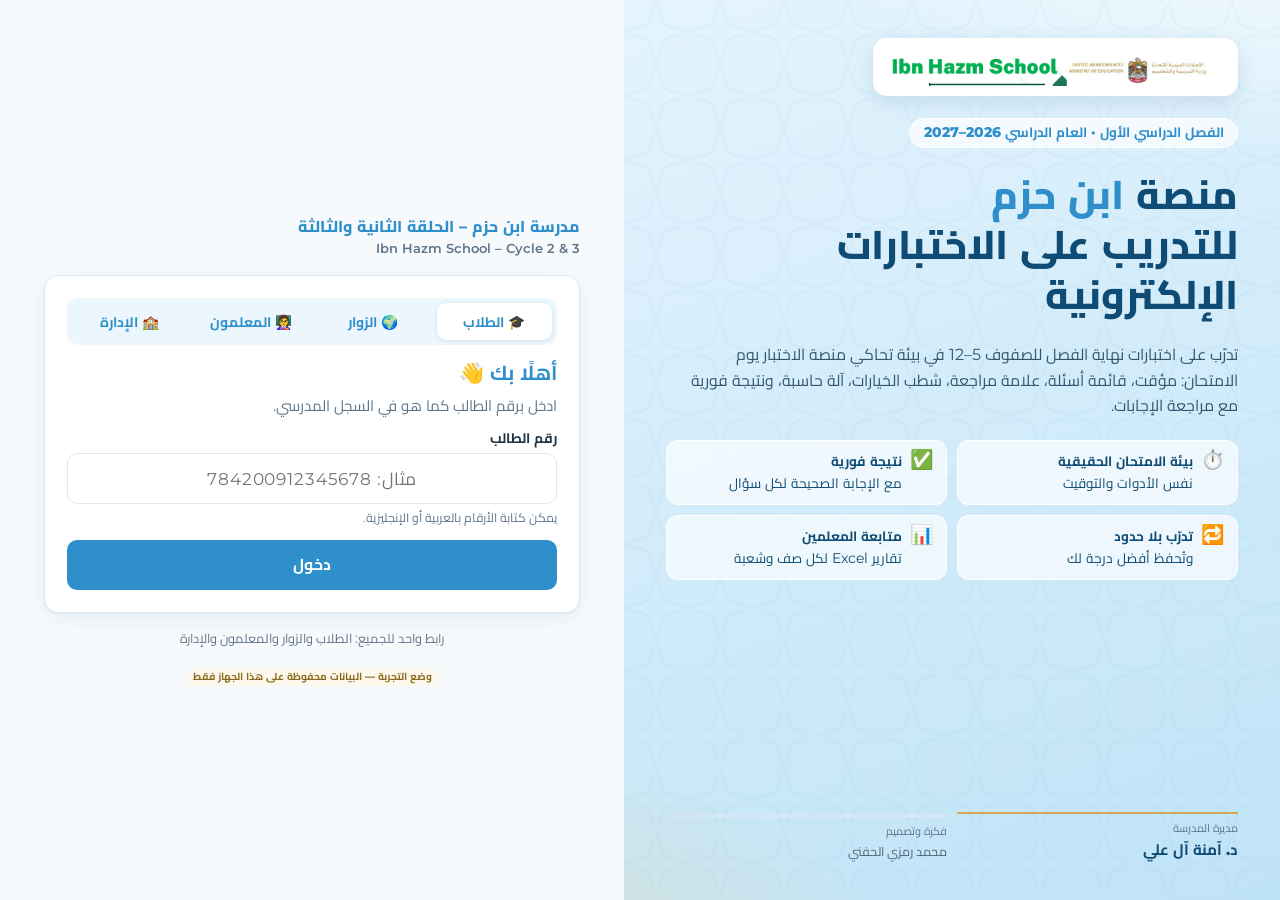
==== index.html @ cb83e80b "منصة ابن حزم للتدريب على الاختبارات Co-Authored-By: Claude Opus 5.5 <noreply@anthropic.com> Claude-S" ====
<!doctype html>
<html lang="ar" dir="rtl">
<head>
<meta charset="utf-8"><meta name="viewport" content="width=device-width,initial-scale=1">
<title>منصة ابن حزم للتدريب على الاختبارات</title>
<meta name="description" content="مدرسة ابن حزم – الحلقة الثانية والثالثة · تدرّب على اختبارات نهاية الفصل للصفوف 5–12 في بيئة تحاكي يوم الامتحان.">
<meta property="og:type" content="website">
<meta property="og:url" content="https://mrramzy1510-bit.github.io/ibnhazm-exams/">
<meta property="og:title" content="منصة ابن حزم للتدريب على الاختبارات">
<meta property="og:description" content="مدرسة ابن حزم – الحلقة الثانية والثالثة · الطلاب والزوار والمعلمون والإدارة">
<meta property="og:image" content="https://mrramzy1510-bit.github.io/ibnhazm-exams/assets/og.jpg">
<meta property="og:image:width" content="1200"><meta property="og:image:height" content="630">
<meta name="twitter:card" content="summary_large_image">
<link rel="icon" href="data:image/svg+xml,%3Csvg xmlns='http://www.w3.org/2000/svg' viewBox='0 0 40 40'%3E%3Cpath d='M20 3l4.6 9.4L35 14l-7.5 7.3L29.2 32 20 27.1 10.8 32l1.7-10.7L5 14l10.4-1.6z' fill='%23035237'/%3E%3C/svg%3E">
<link rel="stylesheet" href="css/app.css">
</head>
<body>
<main class="gate">
  <section class="gate-hero">
    <div class="logo-strip"><img src="assets/logo.png" alt="مدرسة ابن حزم — وزارة التربية والتعليم"></div>
    <span class="term-badge" id="termBadge">العام الدراسي 2026–2027</span>
    <h1>منصة <span>ابن حزم</span><br>للتدريب على الاختبارات الإلكترونية</h1>
    <p class="lead">تدرّب على اختبارات نهاية الفصل للصفوف 5–12 في بيئة تحاكي منصة الاختبار يوم الامتحان: مؤقت، قائمة أسئلة، علامة مراجعة، شطب الخيارات، آلة حاسبة، ونتيجة فورية مع مراجعة الإجابات.</p>
    <div class="features">
      <div><span class="ic">⏱️</span><span><b>بيئة الامتحان الحقيقية</b>نفس الأدوات والتوقيت</span></div>
      <div><span class="ic">✅</span><span><b>نتيجة فورية</b>مع الإجابة الصحيحة لكل سؤال</span></div>
      <div><span class="ic">🔁</span><span><b>تدرّب بلا حدود</b>وتُحفظ أفضل درجة لك</span></div>
      <div><span class="ic">📊</span><span><b>متابعة المعلمين</b>تقارير Excel لكل صف وشعبة</span></div>
    </div>
    <div class="credits">
      <div><small>مديرة المدرسة</small><b>د. آمنة آل علي</b></div>
      <div class="by"><small>فكرة وتصميم</small><span>محمد رمزي الحفني</span></div>
    </div>
  </section>
  <section class="gate-side">
    <div class="school-name">مدرسة ابن حزم – الحلقة الثانية والثالثة<small>Ibn Hazm School – Cycle 2 &amp; 3</small></div>
    <div class="card">
      <div class="tabs" role="tablist">
        <button class="role on" data-role="student">🎓 الطلاب</button>
        <button class="role" data-role="guest">🌍 الزوار</button>
        <button class="role" data-role="teacher">👩‍🏫 المعلمون</button>
        <button class="role" data-role="admin">🏫 الإدارة</button>
      </div>
      <form class="form-panel on" id="f-student" autocomplete="off">
        <h2>أهلًا بك 👋</h2>
        <p class="muted" style="margin:0">ادخل برقم الطالب كما هو في السجل المدرسي.</p>
        <label class="f" for="sid">رقم الطالب</label>
        <input class="in ltr" id="sid" inputmode="numeric" placeholder="مثال: 784200912345678" style="text-align:center;font-size:1.15em;letter-spacing:.05em">
        <div class="hint">يمكن كتابة الأرقام بالعربية أو الإنجليزية.</div>
        <div class="msg"></div>
        <button class="btn lg block" style="margin-top:12px">دخول</button>
      </form>
      <form class="form-panel" id="f-guest" autocomplete="off">
        <h2>تدرّب على امتحاناتنا</h2>
        <p class="muted" style="margin:0">اكتب اسمك واختر صفك ومسارك. تُحفظ نتائجك باسمك ولا يراها أحد غيرك.</p>
        <label class="f" for="gname">اسمك</label>
        <input class="in" id="gname" placeholder="مثال: أحمد علي" maxlength="40">
        <div class="grid2">
          <div><label class="f" for="ggrade">الصف</label><select class="in" id="ggrade"></select></div>
          <div><label class="f" for="gtrack">المسار</label><select class="in" id="gtrack"></select></div>
        </div>
        <div class="msg"></div>
        <button class="btn lg block gold" style="margin-top:12px">ابدأ التدريب</button>
      </form>
      <form class="form-panel" id="f-teacher" autocomplete="off">
        <h2>بوابة المعلم</h2>
        <p class="muted" style="margin:0">ارفع امتحانات التدريب وتابع نتائج طلابك.</p>
        <label class="f" for="tname">اسم المعلم</label>
        <input class="in" id="tname" placeholder="الاسم الكامل" maxlength="60">
        <label class="f" for="tpin">رمز المعلمين (4 أرقام)</label>
        <input class="in ltr" id="tpin" type="password" inputmode="numeric" maxlength="4" style="text-align:center;letter-spacing:.5em;font-size:1.2em">
        <div class="msg"></div>
        <button class="btn lg block" style="margin-top:12px">دخول</button>
      </form>
      <form class="form-panel" id="f-admin" autocomplete="off">
        <h2>لوحة الإدارة</h2>
        <p class="muted" style="margin:0">كل الصفوف والامتحانات والنتائج في مكان واحد.</p>
        <label class="f" for="apin">رمز الإدارة (4 أرقام)</label>
        <input class="in ltr" id="apin" type="password" inputmode="numeric" maxlength="4" style="text-align:center;letter-spacing:.5em;font-size:1.2em">
        <div class="msg"></div>
        <button class="btn lg block" style="margin-top:12px">دخول</button>
      </form>
    </div>
    <div class="gate-foot">رابط واحد للجميع: الطلاب والزوار والمعلمون والإدارة</div>
    <div class="gate-foot" id="modeNote"></div>
  </section>
</main>
<script src="js/config.js"></script><script src="js/catalog.js"></script><script src="js/seed-exams.js"></script><script src="js/api.js"></script><script src="js/ui.js"></script><script src="js/gate.js"></script>
</body>
</html>
---- css/app.css ----
/* =====================================================================
   منصة مدرسة ابن حزم للتدريب على الاختبارات الإلكترونية — نظام التصميم
   ألوان فاتحة: لبني #5BB8E8 · أزرق سماوي #2F8FCB · كحلي هادئ #0F4C75 · رملي ذهبي #D4A853
   ===================================================================== */
@font-face{font-family:Cairo;font-weight:400;font-display:swap;src:url(../fonts/cairo-arabic-400-normal.woff2) format("woff2")}
@font-face{font-family:Cairo;font-weight:700;font-display:swap;src:url(../fonts/cairo-arabic-700-normal.woff2) format("woff2")}
@font-face{font-family:Cairo;font-weight:800;font-display:swap;src:url(../fonts/cairo-arabic-800-normal.woff2) format("woff2")}
@font-face{font-family:Montserrat;font-weight:400;font-display:swap;src:url(../fonts/montserrat-latin-400-normal.woff2) format("woff2")}
@font-face{font-family:Montserrat;font-weight:600;font-display:swap;src:url(../fonts/montserrat-latin-600-normal.woff2) format("woff2")}
@font-face{font-family:Montserrat;font-weight:800;font-display:swap;src:url(../fonts/montserrat-latin-800-normal.woff2) format("woff2")}

:root{
  --g9:#0F4C75; --g8:#2F8FCB; --g7:#3E9FD8; --g6:#5BB8E8; --g5:#8FD3F5; --g2:#D3ECFA; --g1:#EBF6FD; --g0:#F6FBFE; --navy:#0F4C75;
  --gold:#D4A853; --gold-2:#E9CB86; --gold-0:#FDF8EC;
  --ink:#1F3445; --muted:#61758A; --line:#DCE8F1; --line-2:#EEF4F9; --bg:#F7FAFD; --surface:#fff;
  --ok:#21875A; --ok-bg:#E3F5EC; --bad:#C0392B; --bad-bg:#FBE6E3; --warn:#9A6B00; --warn-bg:#FFF4D6; --info:#1F5F8B; --info-bg:#E5F0F8;
  --r:14px; --r-sm:9px; --sh:0 1px 2px rgba(15,76,117,.05),0 6px 22px rgba(15,76,117,.07);
  --font:Montserrat,Cairo,"Segoe UI",Tahoma,sans-serif;
}
*{box-sizing:border-box}
html,body{margin:0}
body{font-family:var(--font);color:var(--ink);background:var(--bg);font-size:15px;line-height:1.6;-webkit-font-smoothing:antialiased}
a{color:var(--g7)}
button,input,select,textarea{font:inherit;color:inherit}
img{max-width:100%}
.hidden{display:none!important}
.ltr{direction:ltr;unicode-bidi:isolate}
.muted{color:var(--muted)}
.small{font-size:.86em}
.nowrap{white-space:nowrap}

/* ---------- buttons & inputs ---------- */
.btn{display:inline-flex;align-items:center;justify-content:center;gap:.45em;border:1px solid transparent;border-radius:10px;padding:.55em 1.1em;font-weight:700;cursor:pointer;background:var(--g8);color:#fff;text-decoration:none;transition:.15s;white-space:nowrap}
.btn:hover{background:var(--g7)}
.btn:disabled{opacity:.5;cursor:not-allowed}
.btn.sec{background:#fff;color:var(--g8);border-color:var(--g2)}
.btn.sec:hover{background:var(--g1)}
.btn.gold{background:var(--gold);color:#fff}.btn.gold:hover{background:#a27e2f}
.btn.danger{background:#fff;color:var(--bad);border-color:#efc4be}.btn.danger:hover{background:var(--bad-bg)}
.btn.ghost{background:transparent;color:var(--g8);border-color:transparent}.btn.ghost:hover{background:var(--g1)}
.btn.sm{padding:.3em .75em;font-size:.88em;border-radius:8px}
.btn.lg{padding:.75em 1.4em;font-size:1.05em}
.btn.block{width:100%}
.btn svg{width:1.15em;height:1.15em;fill:currentColor}
label.f{display:block;font-weight:700;font-size:.92em;margin:.7em 0 .3em}
.in,select.in,textarea.in{width:100%;border:1.5px solid var(--line);border-radius:10px;padding:.6em .8em;background:#fff;transition:.15s}
.in:focus{outline:none;border-color:var(--g6);box-shadow:0 0 0 3px rgba(91,184,232,.25)}
textarea.in{min-height:80px;resize:vertical}
.hint{font-size:.82em;color:var(--muted);margin-top:.35em}
.row{display:flex;gap:.8em;flex-wrap:wrap;align-items:center}
.row>.grow{flex:1 1 180px}
.grid2{display:grid;grid-template-columns:1fr 1fr;gap:.8em}
.grid3{display:grid;grid-template-columns:repeat(3,1fr);gap:.8em}
.grid4{display:grid;grid-template-columns:repeat(4,1fr);gap:.8em}
@media (max-width:760px){.grid2,.grid3{grid-template-columns:1fr}.grid4{grid-template-columns:1fr 1fr}}

.notice{border-radius:10px;padding:.65em .9em;margin:.7em 0;font-size:.92em;border:1px solid}
.notice.err{background:var(--bad-bg);color:var(--bad);border-color:#f1c9c3}
.notice.ok{background:var(--ok-bg);color:var(--ok);border-color:#bfe3cf}
.notice.warn{background:var(--warn-bg);color:var(--warn);border-color:#f1dc9f}
.notice.info{background:var(--info-bg);color:var(--info);border-color:#c5dcec}

.pill{display:inline-flex;align-items:center;gap:.3em;border-radius:99px;padding:.12em .7em;font-size:.8em;font-weight:700;background:var(--g1);color:var(--g8);white-space:nowrap}
.pill.gold{background:var(--gold-0);color:#8a6a1f}
.pill.ok{background:var(--ok-bg);color:var(--ok)}
.pill.bad{background:var(--bad-bg);color:var(--bad)}
.pill.grey{background:#eef1ef;color:#66736d}

/* ---------- gate (sign-in pages) ---------- */
.gate{min-height:100vh;display:grid;grid-template-columns:1.05fr 1fr}
@media (max-width:900px){.gate{grid-template-columns:1fr}.gate-side{order:-1;padding-bottom:10px}.gate-hero .features{display:none}.gate-hero{gap:14px}}
.gate-hero{position:relative;overflow:hidden;color:var(--navy);padding:38px 42px;display:flex;flex-direction:column;gap:22px;
  background:radial-gradient(900px 420px at 110% -10%,rgba(255,255,255,.75),transparent 60%),radial-gradient(700px 400px at -20% 110%,rgba(233,203,134,.35),transparent 60%),linear-gradient(160deg,#E4F4FD,#BFE3F7)}
.gate-hero::after{content:"";position:absolute;inset:0;background-image:url("data:image/svg+xml,%3Csvg xmlns='http://www.w3.org/2000/svg' width='64' height='64' viewBox='0 0 64 64'%3E%3Cg fill='none' stroke='%232F8FCB' stroke-opacity='.08' stroke-width='1.2'%3E%3Cpath d='M32 4l8 20 20 8-20 8-8 20-8-20-20-8 20-8z'/%3E%3C/g%3E%3C/svg%3E");pointer-events:none}
.gate-hero>*{position:relative;z-index:1}
.logo-strip{background:#fff;border-radius:14px;padding:10px 14px;display:inline-flex;align-items:center;gap:10px;align-self:flex-start;box-shadow:0 6px 20px rgba(15,76,117,.12)}
.logo-strip img{height:38px;display:block}
.gate-hero h1{font-size:clamp(26px,3.3vw,40px);line-height:1.25;margin:0;font-weight:800}
.gate-hero h1 span{color:var(--g8)}
.gate-hero .lead{font-size:1.05em;color:#33566F;max-width:560px;margin:0}
.term-badge{display:inline-block;background:rgba(255,255,255,.7);border:1px solid #fff;color:var(--g8);border-radius:99px;padding:.25em 1em;font-weight:700;font-size:.9em;align-self:flex-start}
.features{display:grid;grid-template-columns:repeat(2,1fr);gap:10px;max-width:600px}
.features div{background:rgba(255,255,255,.65);border:1px solid rgba(255,255,255,.9);border-radius:12px;padding:10px 12px;font-size:.9em;display:flex;gap:.6em;align-items:flex-start}
.features b{display:block}
.features .ic{font-size:1.4em;line-height:1}
.credits{margin-top:auto;display:grid;grid-template-columns:repeat(2,minmax(0,1fr));gap:10px;max-width:600px}
.credits div{border-top:2px solid var(--gold);padding-top:6px;font-size:.88em}
.credits small{display:block;color:var(--muted)}
.credits b{font-size:1.15em}
.credits .by{border-top-color:var(--line);align-self:end}
.credits .by span{font-weight:400;font-size:.95em;color:#4D6577}
.gate-side{padding:38px 42px;display:flex;flex-direction:column;justify-content:center;gap:16px;max-width:620px;width:100%;margin:0 auto}
@media (max-width:600px){.gate-hero,.gate-side{padding:24px 18px}.features{grid-template-columns:1fr}}
.school-name{font-weight:800;color:var(--g8);font-size:1.05em}
.school-name small{display:block;color:var(--muted);font-weight:600;font-size:.8em;direction:ltr;text-align:right}
.card{background:var(--surface);border:1px solid var(--line);border-radius:var(--r);box-shadow:var(--sh);padding:22px}
.card h2{margin:0 0 .2em;font-size:1.35em;color:var(--g8)}
.card h3{margin:0 0 .3em;color:var(--g8)}
.tabs{display:flex;gap:6px;background:var(--g1);padding:5px;border-radius:12px;margin-bottom:12px}
.tabs button{flex:1;white-space:nowrap;font-size:.92em;border:0;background:transparent;border-radius:9px;padding:.55em .6em;font-weight:700;color:var(--g8);cursor:pointer}
.tabs button.on{background:#fff;box-shadow:0 1px 4px rgba(15,76,117,.12)}
.form-panel{display:none}.form-panel.on{display:block}
.gate-foot{font-size:.85em;color:var(--muted);text-align:center}
.gate-foot a{font-weight:700}

/* ---------- app shell ---------- */
.top{background:linear-gradient(90deg,#2F8FCB,#5BB8E8);color:#fff;position:sticky;top:0;z-index:30;box-shadow:0 2px 10px rgba(0,0,0,.15)}
.top .in-wrap{max-width:1240px;margin:0 auto;padding:10px 18px;display:flex;align-items:center;gap:14px}
.top .brand{display:flex;align-items:center;gap:10px;text-decoration:none;color:#fff;min-width:0}
.top .brand .mk{width:40px;height:40px;border-radius:10px;background:#fff;display:grid;place-items:center;flex:none}
.top .brand .mk svg{width:28px;height:28px}
.top .brand b{display:block;font-size:1em;line-height:1.2}
.top .brand small{display:block;opacity:.8;font-size:.78em;line-height:1.2}
.top .sp{flex:1}
.top .who{text-align:left;font-size:.85em;line-height:1.25}
.top .who b{display:block}
.top .btn{background:rgba(255,255,255,.12);border-color:rgba(255,255,255,.25)}
.top .btn:hover{background:rgba(255,255,255,.22)}
@media (max-width:600px){.top .brand small,.top .who{display:none}}
.wrap{max-width:1240px;margin:0 auto;padding:22px 18px 60px}
.page-head{display:flex;align-items:flex-end;justify-content:space-between;gap:12px;flex-wrap:wrap;margin-bottom:16px}
.page-head h1{margin:0;font-size:1.6em;color:var(--navy)}
.page-head p{margin:.1em 0 0;color:var(--muted)}
.nav{display:flex;gap:6px;flex-wrap:wrap;margin-bottom:18px;border-bottom:2px solid var(--line)}
.nav button{border:0;background:none;padding:.6em 1em;font-weight:700;color:var(--muted);cursor:pointer;border-bottom:3px solid transparent;margin-bottom:-2px}
.nav button.on{color:var(--g8);border-color:var(--g5)}
.kpis{display:grid;grid-template-columns:repeat(4,1fr);gap:12px;margin-bottom:18px}
@media (max-width:800px){.kpis{grid-template-columns:repeat(2,1fr)}}
.kpi{background:#fff;border:1px solid var(--line);border-radius:var(--r);padding:14px 16px;box-shadow:var(--sh);position:relative;overflow:hidden}
.kpi::before{content:"";position:absolute;inset-inline-start:0;top:0;bottom:0;width:4px;background:var(--g5)}
.kpi:nth-child(2)::before{background:var(--gold)}.kpi:nth-child(3)::before{background:var(--g7)}.kpi:nth-child(4)::before{background:#9AD1EF}
.kpi small{color:var(--muted);font-weight:700}
.kpi b{display:block;font-size:1.8em;color:var(--navy);line-height:1.2}
.section-t{display:flex;align-items:center;justify-content:space-between;gap:10px;flex-wrap:wrap;margin:22px 0 10px}
.section-t h2{margin:0;font-size:1.2em;color:var(--g8)}
.section-t p{margin:0;color:var(--muted);font-size:.9em}

/* exam cards */
.exams{display:grid;grid-template-columns:repeat(auto-fill,minmax(290px,1fr));gap:14px}
.ex{background:#fff;border:1px solid var(--line);border-radius:var(--r);box-shadow:var(--sh);display:flex;flex-direction:column;overflow:hidden}
.ex .hd{padding:14px 16px 10px;background:linear-gradient(135deg,var(--g0),#fff);border-bottom:1px solid var(--line-2)}
.ex .subj{display:flex;align-items:center;gap:8px;font-weight:800;color:var(--g8)}
.ex .subj .ico{width:34px;height:34px;border-radius:9px;background:var(--g8);color:#fff;display:grid;place-items:center;font-size:1.05em;flex:none}
.ex h3{margin:.45em 0 0;font-size:1.02em;line-height:1.45}
.ex .bd{padding:10px 16px;display:flex;flex-wrap:wrap;gap:6px;font-size:.85em}
.ex .best{padding:4px 16px 0;font-size:.9em}
.ex .bar{height:7px;background:var(--line-2);border-radius:9px;overflow:hidden;margin-top:4px}
.ex .bar i{display:block;height:100%;background:linear-gradient(90deg,var(--g6),var(--g5))}
.ex .ft{margin-top:auto;padding:12px 16px;display:flex;gap:8px;align-items:center}
.ex .ft .btn{flex:1}
.empty{background:#fff;border:2px dashed var(--line);border-radius:var(--r);padding:28px;text-align:center;color:var(--muted)}

/* tables */
.tbl-wrap{background:#fff;border:1px solid var(--line);border-radius:var(--r);overflow:auto;box-shadow:var(--sh)}
table.tbl{width:100%;border-collapse:collapse;font-size:.9em}
.tbl th{background:#E3F2FC;color:var(--navy)!important;color:#fff;font-weight:700;text-align:start;padding:.6em .8em;white-space:nowrap;position:sticky;top:0}
.tbl td{padding:.55em .8em;border-top:1px solid var(--line-2);vertical-align:middle}
.tbl tr:nth-child(even) td{background:#FAFCFE}
.tbl tr.click{cursor:pointer}.tbl tr.click:hover td{background:var(--g1)}
.tbl .num{text-align:center;font-variant-numeric:tabular-nums}
.filters{display:flex;gap:8px;flex-wrap:wrap;margin-bottom:12px}
.filters .in{width:auto;min-width:130px;padding:.45em .7em}

/* modal & toast */
.modal-bg{position:fixed;inset:0;background:rgba(15,40,60,.4);display:grid;place-items:center;z-index:100;padding:16px;animation:fade .15s}
.modal{background:#fff;border-radius:16px;max-width:560px;width:100%;max-height:90vh;overflow:auto;box-shadow:0 20px 60px rgba(0,0,0,.3)}
.modal.wide{max-width:960px}
.modal .mh{padding:16px 20px;border-bottom:1px solid var(--line);display:flex;align-items:center;justify-content:space-between;gap:10px;position:sticky;top:0;background:#fff;z-index:2}
.modal .mh h3{margin:0;color:var(--g8)}
.modal .mb{padding:18px 20px}
.modal .mf{padding:12px 20px;border-top:1px solid var(--line);display:flex;gap:8px;justify-content:flex-end;position:sticky;bottom:0;background:#fff}
.x{border:0;background:var(--line-2);border-radius:8px;width:32px;height:32px;cursor:pointer;font-size:1.2em;line-height:1}
.toasts{position:fixed;bottom:18px;inset-inline-start:18px;display:flex;flex-direction:column;gap:8px;z-index:200}
.toast{background:var(--g9);color:#fff;padding:.7em 1.1em;border-radius:10px;box-shadow:0 8px 24px rgba(0,0,0,.25);animation:up .2s;max-width:380px}
.toast.err{background:var(--bad)}
@keyframes fade{from{opacity:0}}@keyframes up{from{transform:translateY(10px);opacity:0}}

/* step cards (teacher upload) */
.step{background:#fff;border:1px solid var(--line);border-radius:var(--r);box-shadow:var(--sh);margin-bottom:16px}
.step>.sh{display:flex;gap:12px;align-items:center;padding:14px 18px;border-bottom:1px solid var(--line-2)}
.step>.sh .n{width:34px;height:34px;border-radius:50%;background:var(--g6);color:#fff;display:grid;place-items:center;font-weight:800;flex:none}
.step>.sh h3{margin:0;color:var(--g8);font-size:1.08em}
.step>.sh p{margin:0;color:var(--muted);font-size:.88em}
.step>.sb{padding:16px 18px}
.drop{border:2px dashed var(--g2);border-radius:12px;padding:26px;text-align:center;background:var(--g0);cursor:pointer;transition:.15s}
.drop:hover,.drop.over{border-color:var(--g6);background:var(--g1)}
.drop b{display:block;color:var(--g8);font-size:1.05em}
.chips{display:flex;flex-wrap:wrap;gap:6px}
.chip{border:1.5px solid var(--line);background:#fff;border-radius:99px;padding:.25em .85em;cursor:pointer;font-weight:700;font-size:.88em;user-select:none}
.chip.on{background:var(--g8);color:#fff;border-color:var(--g8)}
.bp{background:var(--gold-0);border:1px solid #ecdcb2;border-radius:12px;padding:12px 14px;font-size:.9em}
.bp b{color:#7a5b16}

/* question editor */
.qe{border:1px solid var(--line);border-radius:12px;margin-bottom:12px;background:#fff}
.qe .qeh{display:flex;align-items:center;gap:8px;padding:8px 12px;background:var(--g0);border-bottom:1px solid var(--line-2);border-radius:12px 12px 0 0}
.qe .qeh b{color:var(--g8)}
.qe .qeb{padding:12px}
.qe .opts{display:grid;grid-template-columns:1fr 1fr;gap:8px;margin-top:8px}
@media (max-width:700px){.qe .opts{grid-template-columns:1fr}}
.qe .opt{display:flex;gap:6px;align-items:center}
.qe .opt .L{width:32px;height:32px;border-radius:8px;border:1.5px solid var(--line);display:grid;place-items:center;font-weight:800;cursor:pointer;flex:none;background:#fff}
.qe .opt .L.on{background:var(--ok);color:#fff;border-color:var(--ok)}
.qe .img-prev{max-height:160px;border:1px solid var(--line);border-radius:8px;margin-top:8px;display:block}
.qe.bad{border-color:#e9a79f;box-shadow:0 0 0 3px var(--bad-bg)}

/* rendered question content (shared by player, preview, review) */
.qc{font-size:1.02em}
.qc .en{font-weight:600;direction:ltr;text-align:left}
.qc .ar{font-family:Cairo,var(--font);direction:rtl;text-align:right;color:#3b4742;margin-top:.35em;font-size:.95em}
.qc .m{unicode-bidi:isolate;white-space:nowrap}
.qc .am{unicode-bidi:isolate;direction:ltr;display:inline-block;font-family:Montserrat;white-space:nowrap}
.qc .fr,.opt-c .fr{display:inline-flex;flex-direction:column;vertical-align:middle;text-align:center;margin:0 .2em;line-height:1.12}
.qc .fr>span:first-child,.opt-c .fr>span:first-child{border-bottom:1px solid currentColor;padding:0 .15em}
.qc .fr>span,.opt-c .fr>span{font-size:.92em}
.qc .ov,.opt-c .ov{border-top:1px solid currentColor;padding:0 .1em}
.qc i,.opt-c i{font-family:"Times New Roman",serif;font-size:1.1em}
.qfig{margin:12px auto 0;text-align:center}
.qfig svg{max-width:100%;height:auto;width:min(340px,100%)}
.qfig img{max-height:320px;border-radius:8px}
.opt-c{direction:ltr;unicode-bidi:isolate}
@media (max-width:520px){.tabs{display:grid;grid-template-columns:1fr 1fr}}
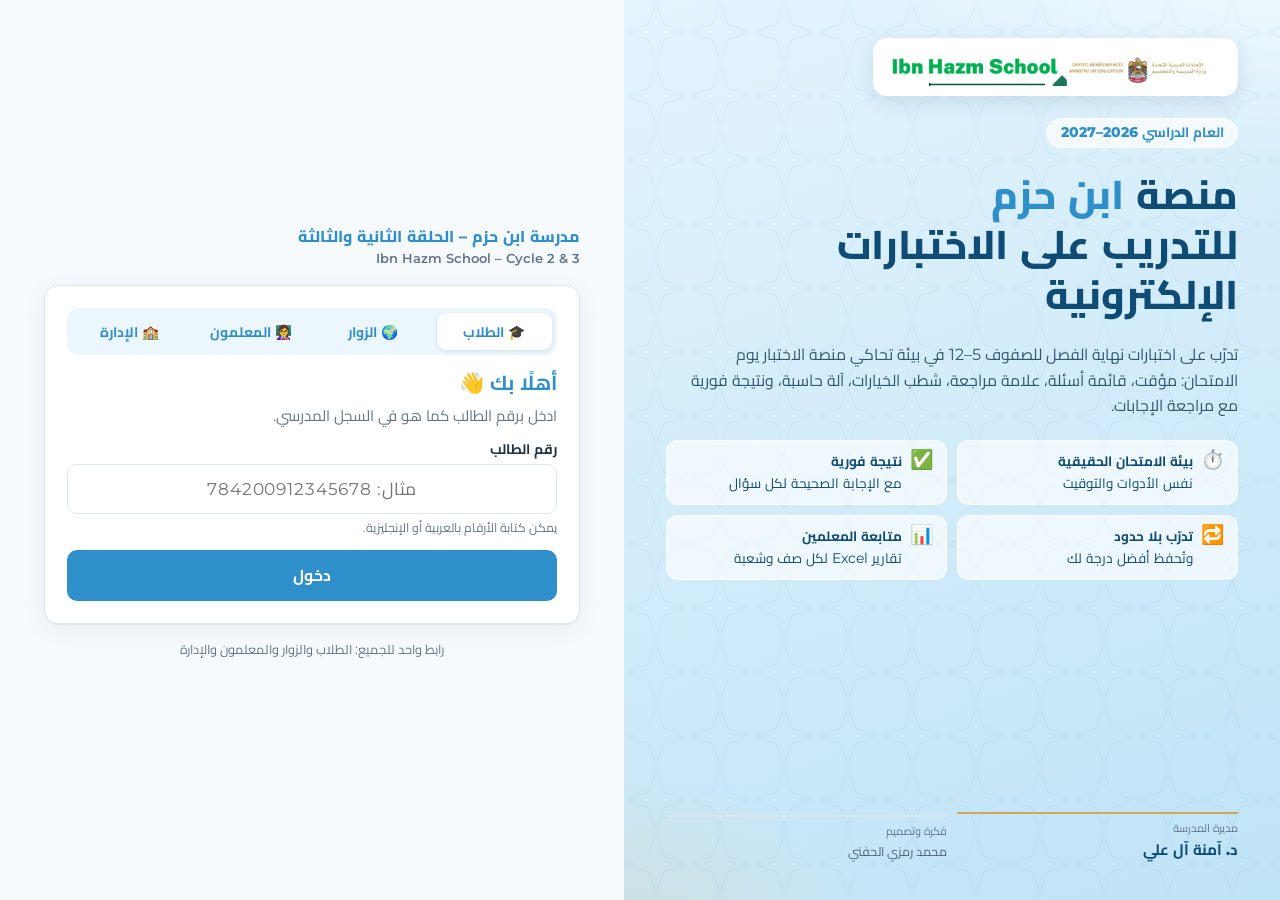
==== commit 26735eeb: "Square WhatsApp preview image Co-Authored-By: Claude Opus 5.5 <noreply@anthropic.com> Claude-Session" ====
--- a/index.html
+++ b/index.html
@@ -6,11 +6,11 @@
 <meta name="description" content="مدرسة ابن حزم – الحلقة الثانية والثالثة · تدرّب على اختبارات نهاية الفصل للصفوف 5–12 في بيئة تحاكي يوم الامتحان.">
 <meta property="og:type" content="website">
 <meta property="og:url" content="https://mrramzy1510-bit.github.io/ibnhazm-exams/">
-<meta property="og:title" content="منصة ابن حزم للتدريب على الاختبارات">
+<meta property="og:title" content="تسجيل الدخول · منصة ابن حزم للتدريب على الاختبارات">
 <meta property="og:description" content="مدرسة ابن حزم – الحلقة الثانية والثالثة · الطلاب والزوار والمعلمون والإدارة">
-<meta property="og:image" content="https://mrramzy1510-bit.github.io/ibnhazm-exams/assets/og.jpg">
-<meta property="og:image:width" content="1200"><meta property="og:image:height" content="630">
-<meta name="twitter:card" content="summary_large_image">
+<meta property="og:image" content="https://mrramzy1510-bit.github.io/ibnhazm-exams/assets/og-square.jpg">
+<meta property="og:image:width" content="1080"><meta property="og:image:height" content="1080"><meta property="og:image:type" content="image/jpeg">
+<meta name="twitter:card" content="summary">
 <link rel="icon" href="data:image/svg+xml,%3Csvg xmlns='http://www.w3.org/2000/svg' viewBox='0 0 40 40'%3E%3Cpath d='M20 3l4.6 9.4L35 14l-7.5 7.3L29.2 32 20 27.1 10.8 32l1.7-10.7L5 14l10.4-1.6z' fill='%23035237'/%3E%3C/svg%3E">
 <link rel="stylesheet" href="css/app.css">
 </head>
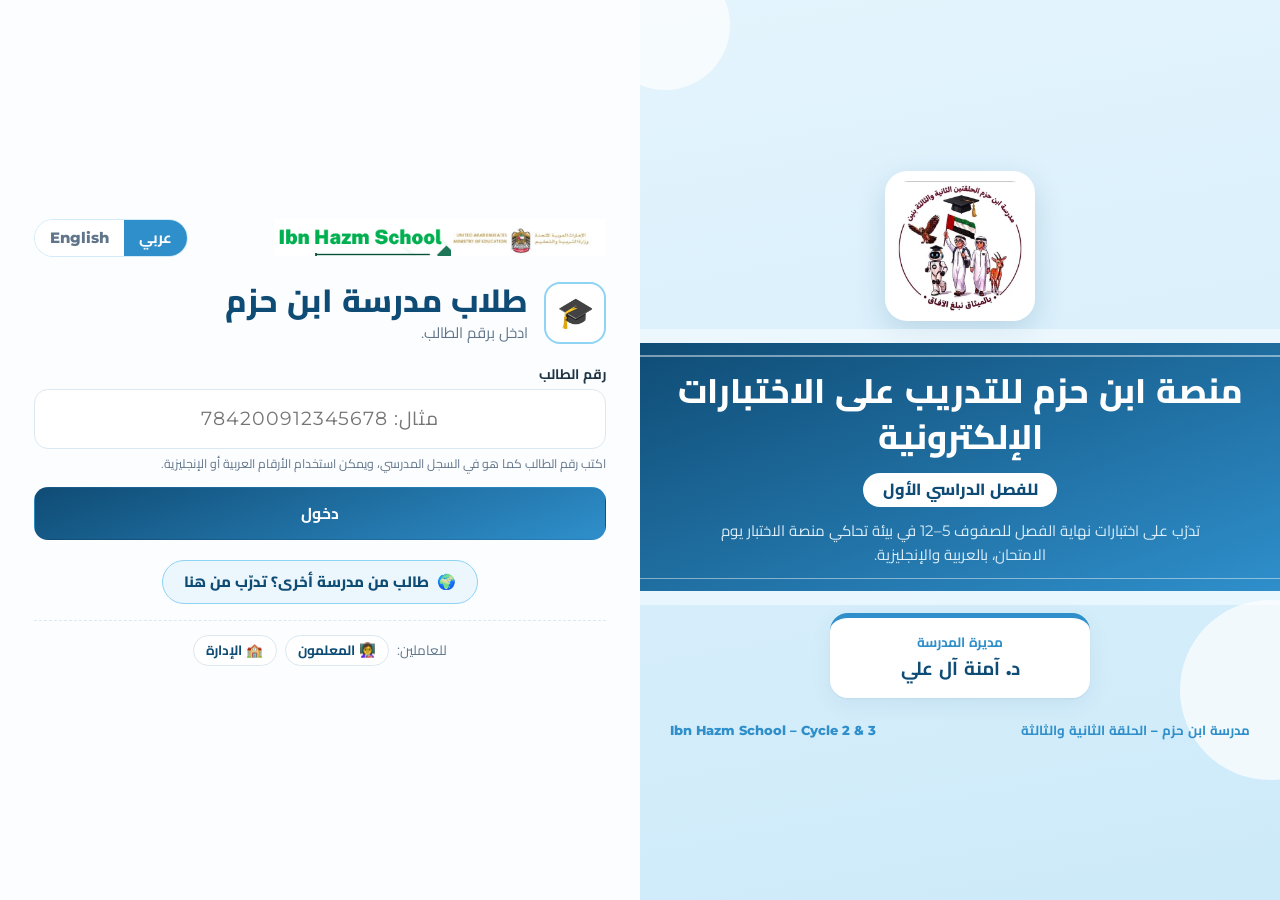
==== commit 06c3be64: "Redesign entry page: hero banner, charter logo, student-first sign-in, AR/EN toggle; remove designer" ====
--- a/index.html
+++ b/index.html
@@ -8,80 +8,72 @@
 <meta property="og:url" content="https://mrramzy1510-bit.github.io/ibnhazm-exams/">
 <meta property="og:title" content="تسجيل الدخول · منصة ابن حزم للتدريب على الاختبارات">
 <meta property="og:description" content="مدرسة ابن حزم – الحلقة الثانية والثالثة · الطلاب والزوار والمعلمون والإدارة">
-<meta property="og:image" content="https://mrramzy1510-bit.github.io/ibnhazm-exams/assets/og-square.jpg">
-<meta property="og:image:width" content="1080"><meta property="og:image:height" content="1080"><meta property="og:image:type" content="image/jpeg">
-<meta name="twitter:card" content="summary">
-<link rel="icon" href="data:image/svg+xml,%3Csvg xmlns='http://www.w3.org/2000/svg' viewBox='0 0 40 40'%3E%3Cpath d='M20 3l4.6 9.4L35 14l-7.5 7.3L29.2 32 20 27.1 10.8 32l1.7-10.7L5 14l10.4-1.6z' fill='%23035237'/%3E%3C/svg%3E">
+<meta property="og:site_name" content="منصة ابن حزم">
+<meta property="og:image:secure_url" content="https://mrramzy1510-bit.github.io/ibnhazm-exams/assets/og-school.jpg">
+<meta property="og:image" content="https://mrramzy1510-bit.github.io/ibnhazm-exams/assets/og-school.jpg">
+<meta property="og:image:width" content="1200"><meta property="og:image:height" content="630"><meta property="og:image:type" content="image/jpeg">
+<meta name="twitter:card" content="summary_large_image">
+<meta name="twitter:image" content="https://mrramzy1510-bit.github.io/ibnhazm-exams/assets/og-school.jpg">
+<link rel="icon" type="image/png" href="assets/icon-512.png">
+<link rel="apple-touch-icon" href="assets/apple-touch-icon.png">
 <link rel="stylesheet" href="css/app.css">
 </head>
 <body>
-<main class="gate">
-  <section class="gate-hero">
-    <div class="logo-strip"><img src="assets/logo.png" alt="مدرسة ابن حزم — وزارة التربية والتعليم"></div>
-    <span class="term-badge" id="termBadge">العام الدراسي 2026–2027</span>
-    <h1>منصة <span>ابن حزم</span><br>للتدريب على الاختبارات الإلكترونية</h1>
-    <p class="lead">تدرّب على اختبارات نهاية الفصل للصفوف 5–12 في بيئة تحاكي منصة الاختبار يوم الامتحان: مؤقت، قائمة أسئلة، علامة مراجعة، شطب الخيارات، آلة حاسبة، ونتيجة فورية مع مراجعة الإجابات.</p>
-    <div class="features">
-      <div><span class="ic">⏱️</span><span><b>بيئة الامتحان الحقيقية</b>نفس الأدوات والتوقيت</span></div>
-      <div><span class="ic">✅</span><span><b>نتيجة فورية</b>مع الإجابة الصحيحة لكل سؤال</span></div>
-      <div><span class="ic">🔁</span><span><b>تدرّب بلا حدود</b>وتُحفظ أفضل درجة لك</span></div>
-      <div><span class="ic">📊</span><span><b>متابعة المعلمين</b>تقارير Excel لكل صف وشعبة</span></div>
+<main class="g2">
+  <section class="g2-hero">
+    <div class="g2-logo"><img src="assets/charter.jpg" alt="مدرسة ابن حزم – بالميثاق نبلغ الآفاق"></div>
+    <div class="g2-banner">
+      <h1 data-en="Ibn Hazm Electronic Exam Training Platform">منصة ابن حزم للتدريب على الاختبارات الإلكترونية</h1>
+      <span class="g2-pill" id="termBadge">للفصل الدراسي الأول</span>
+      <p data-en="Practice end-of-term exams for grades 5–12 in the same environment used on exam day – in Arabic and English.">تدرّب على اختبارات نهاية الفصل للصفوف 5–12 في بيئة تحاكي منصة الاختبار يوم الامتحان، بالعربية والإنجليزية.</p>
     </div>
-    <div class="credits">
-      <div><small>مديرة المدرسة</small><b>د. آمنة آل علي</b></div>
-      <div class="by"><small>فكرة وتصميم</small><span>محمد رمزي الحفني</span></div>
+    <div class="g2-cred">
+      <div class="pr"><small data-en="School Principal">مديرة المدرسة</small><b data-en="Dr. Amna Al Ali">د. آمنة آل علي</b></div>
     </div>
+    <div class="g2-school"><span>مدرسة ابن حزم – الحلقة الثانية والثالثة</span><span class="en">Ibn Hazm School – Cycle 2 &amp; 3</span></div>
   </section>
-  <section class="gate-side">
-    <div class="school-name">مدرسة ابن حزم – الحلقة الثانية والثالثة<small>Ibn Hazm School – Cycle 2 &amp; 3</small></div>
-    <div class="card">
-      <div class="tabs" role="tablist">
-        <button class="role on" data-role="student">🎓 الطلاب</button>
-        <button class="role" data-role="guest">🌍 الزوار</button>
-        <button class="role" data-role="teacher">👩‍🏫 المعلمون</button>
-        <button class="role" data-role="admin">🏫 الإدارة</button>
+  <section class="g2-side">
+    <div class="g2-top"><img class="g2-strip" src="assets/logo.png" alt="Ibn Hazm School"><div class="lang"><button type="button" class="on" data-lang="ar">عربي</button><button type="button" data-lang="en">English</button></div></div>
+    <form class="form-panel on" id="f-student" autocomplete="off">
+      <div class="g2-head"><span class="g2-ic">🎓</span><div><h2 data-en="Ibn Hazm Students">طلاب مدرسة ابن حزم</h2><p data-en="Sign in with your student number.">ادخل برقم الطالب.</p></div></div>
+      <label class="f" for="sid" data-en="Student number">رقم الطالب</label>
+      <input class="in ltr big" id="sid" inputmode="numeric" placeholder="مثال: 784200912345678" data-en-ph="e.g. 784200912345678">
+      <div class="hint" data-en="Type the student number exactly as in the school record. Arabic or English digits both work.">اكتب رقم الطالب كما هو في السجل المدرسي، ويمكن استخدام الأرقام العربية أو الإنجليزية.</div>
+      <div class="msg"></div>
+      <button class="btn lg block" data-en="Sign in">دخول</button>
+      <button type="button" class="g2-other" data-go="guest"><span>🌍</span><span data-en="Student from another school? Practice here">طالب من مدرسة أخرى؟ تدرّب من هنا</span></button>
+    </form>
+    <form class="form-panel" id="f-guest" autocomplete="off">
+      <div class="g2-head"><span class="g2-ic">🌍</span><div><h2 data-en="Practice with our exams">تدرّب على امتحاناتنا</h2><p data-en="Enter your name, grade and track. Your results are saved under your name.">اكتب اسمك واختر صفك ومسارك، وتُحفظ نتائجك باسمك.</p></div></div>
+      <label class="f" for="gname" data-en="Your name">اسمك</label>
+      <input class="in" id="gname" placeholder="مثال: أحمد علي" data-en-ph="e.g. Ahmed Ali" maxlength="40">
+      <div class="grid2">
+        <div><label class="f" for="ggrade" data-en="Grade">الصف</label><select class="in" id="ggrade"></select></div>
+        <div><label class="f" for="gtrack" data-en="Track">المسار</label><select class="in" id="gtrack"></select></div>
       </div>
-      <form class="form-panel on" id="f-student" autocomplete="off">
-        <h2>أهلًا بك 👋</h2>
-        <p class="muted" style="margin:0">ادخل برقم الطالب كما هو في السجل المدرسي.</p>
-        <label class="f" for="sid">رقم الطالب</label>
-        <input class="in ltr" id="sid" inputmode="numeric" placeholder="مثال: 784200912345678" style="text-align:center;font-size:1.15em;letter-spacing:.05em">
-        <div class="hint">يمكن كتابة الأرقام بالعربية أو الإنجليزية.</div>
-        <div class="msg"></div>
-        <button class="btn lg block" style="margin-top:12px">دخول</button>
-      </form>
-      <form class="form-panel" id="f-guest" autocomplete="off">
-        <h2>تدرّب على امتحاناتنا</h2>
-        <p class="muted" style="margin:0">اكتب اسمك واختر صفك ومسارك. تُحفظ نتائجك باسمك ولا يراها أحد غيرك.</p>
-        <label class="f" for="gname">اسمك</label>
-        <input class="in" id="gname" placeholder="مثال: أحمد علي" maxlength="40">
-        <div class="grid2">
-          <div><label class="f" for="ggrade">الصف</label><select class="in" id="ggrade"></select></div>
-          <div><label class="f" for="gtrack">المسار</label><select class="in" id="gtrack"></select></div>
-        </div>
-        <div class="msg"></div>
-        <button class="btn lg block gold" style="margin-top:12px">ابدأ التدريب</button>
-      </form>
-      <form class="form-panel" id="f-teacher" autocomplete="off">
-        <h2>بوابة المعلم</h2>
-        <p class="muted" style="margin:0">ارفع امتحانات التدريب وتابع نتائج طلابك.</p>
-        <label class="f" for="tname">اسم المعلم</label>
-        <input class="in" id="tname" placeholder="الاسم الكامل" maxlength="60">
-        <label class="f" for="tpin">رمز المعلمين (4 أرقام)</label>
-        <input class="in ltr" id="tpin" type="password" inputmode="numeric" maxlength="4" style="text-align:center;letter-spacing:.5em;font-size:1.2em">
-        <div class="msg"></div>
-        <button class="btn lg block" style="margin-top:12px">دخول</button>
-      </form>
-      <form class="form-panel" id="f-admin" autocomplete="off">
-        <h2>لوحة الإدارة</h2>
-        <p class="muted" style="margin:0">كل الصفوف والامتحانات والنتائج في مكان واحد.</p>
-        <label class="f" for="apin">رمز الإدارة (4 أرقام)</label>
-        <input class="in ltr" id="apin" type="password" inputmode="numeric" maxlength="4" style="text-align:center;letter-spacing:.5em;font-size:1.2em">
-        <div class="msg"></div>
-        <button class="btn lg block" style="margin-top:12px">دخول</button>
-      </form>
-    </div>
-    <div class="gate-foot">رابط واحد للجميع: الطلاب والزوار والمعلمون والإدارة</div>
+      <div class="msg"></div>
+      <button class="btn lg block" data-en="Start practicing">ابدأ التدريب</button>
+      <button type="button" class="g2-back" data-go="student" data-en="Back to student sign-in">العودة إلى دخول الطلاب</button>
+    </form>
+    <form class="form-panel" id="f-teacher" autocomplete="off">
+      <div class="g2-head"><span class="g2-ic">👩‍🏫</span><div><h2 data-en="Teachers">بوابة المعلمين</h2><p data-en="Upload practice exams and follow your students' results.">ارفع امتحانات التدريب وتابع نتائج طلابك.</p></div></div>
+      <label class="f" for="tname" data-en="Teacher name">اسم المعلم</label>
+      <input class="in" id="tname" placeholder="الاسم الكامل" data-en-ph="Full name" maxlength="60">
+      <label class="f" for="tpin" data-en="Teachers code (4 digits)">رمز المعلمين (4 أرقام)</label>
+      <input class="in ltr pin" id="tpin" type="password" inputmode="numeric" maxlength="4">
+      <div class="msg"></div>
+      <button class="btn lg block" data-en="Sign in">دخول</button>
+      <button type="button" class="g2-back" data-go="student" data-en="Back to student sign-in">العودة إلى دخول الطلاب</button>
+    </form>
+    <form class="form-panel" id="f-admin" autocomplete="off">
+      <div class="g2-head"><span class="g2-ic">🏫</span><div><h2 data-en="Administration">لوحة الإدارة</h2><p data-en="All grades, exams and results in one place.">كل الصفوف والامتحانات والنتائج في مكان واحد.</p></div></div>
+      <label class="f" for="apin" data-en="Admin code (4 digits)">رمز الإدارة (4 أرقام)</label>
+      <input class="in ltr pin" id="apin" type="password" inputmode="numeric" maxlength="4">
+      <div class="msg"></div>
+      <button class="btn lg block" data-en="Sign in">دخول</button>
+      <button type="button" class="g2-back" data-go="student" data-en="Back to student sign-in">العودة إلى دخول الطلاب</button>
+    </form>
+    <div class="g2-staff"><span data-en="Staff:">للعاملين:</span><button type="button" class="role" data-role="teacher" data-en="👩‍🏫 Teachers">👩‍🏫 المعلمون</button><button type="button" class="role" data-role="admin" data-en="🏫 Administration">🏫 الإدارة</button></div>
     <div class="gate-foot" id="modeNote"></div>
   </section>
 </main>
--- a/css/app.css
+++ b/css/app.css
@@ -220,3 +220,47 @@
 .qfig img{max-height:320px;border-radius:8px}
 .opt-c{direction:ltr;unicode-bidi:isolate}
 @media (max-width:520px){.tabs{display:grid;grid-template-columns:1fr 1fr}}
+
+/* ---------- gate v2 (single entry page) ---------- */
+body:has(.g2){background:var(--g1)}
+.g2{min-height:100vh;display:grid;grid-template-columns:minmax(0,1fr) minmax(0,1fr);overflow-x:hidden}.g2>section{min-width:0}
+.g2-hero{position:relative;overflow:hidden;background:linear-gradient(170deg,#E4F4FD,#CDEAF9);padding:34px 30px 22px;display:flex;flex-direction:column;align-items:center;justify-content:center;text-align:center;gap:22px}
+.g2-hero::before,.g2-hero::after{content:"";position:absolute;border-radius:50%;background:#fff;opacity:.7}
+.g2-hero::before{width:180px;height:180px;inset-inline-start:-80px;bottom:120px}
+.g2-hero::after{width:130px;height:130px;inset-inline-end:-40px;top:-40px}
+.g2-hero>*{position:relative;z-index:1}
+.g2-logo{background:#fff;border-radius:22px;padding:10px;width:150px;box-shadow:0 10px 30px rgba(15,76,117,.16)}
+.g2-logo img{display:block;width:100%;border-radius:14px}
+.g2-banner{align-self:stretch;margin-inline:-30px;background:linear-gradient(160deg,var(--g9),var(--g8));color:#fff;padding:26px 26px 24px;position:relative;box-shadow:0 0 0 14px rgba(255,255,255,.45)}
+.g2-banner::before,.g2-banner::after{content:"";position:absolute;inset-inline:0;height:1.5px;background:rgba(255,255,255,.45)}
+.g2-banner::before{top:12px}.g2-banner::after{bottom:12px}
+.g2-banner h1{margin:0 0 12px;font-size:clamp(24px,3vw,34px);line-height:1.35;font-weight:800}
+.g2-pill{display:inline-block;background:#fff;color:var(--g9);font-weight:800;font-size:1.08em;padding:.25em 1.2em;border-radius:99px;margin-bottom:12px}
+.g2-banner p{margin:0 auto;max-width:520px;color:#DCEFFB;font-size:1em}
+.g2-cred{background:#fff;border-radius:18px;box-shadow:var(--sh);border-top:5px solid var(--g8);padding:14px 26px;min-width:260px}
+.g2-cred .pr small{display:block;color:var(--g8);font-weight:700;font-size:.9em}
+.g2-cred .pr b{font-size:1.25em;color:var(--g9)}
+.g2-school{display:flex;justify-content:space-between;gap:14px;flex-wrap:wrap;width:100%;max-width:620px;color:var(--g8);font-weight:700;font-size:.88em}
+.g2-school .en{font-family:Montserrat,sans-serif}
+.g2-side{background:#FBFDFF;padding:30px max(34px,calc((50vw - 580px)/2));display:flex;flex-direction:column;justify-content:center;gap:16px}
+.g2-top{display:flex;align-items:center;justify-content:space-between;gap:12px}
+.g2-strip{height:40px;min-width:0;max-width:58%;object-fit:contain;object-position:right}
+.lang{display:flex;border:1.5px solid var(--g2);border-radius:99px;overflow:hidden;flex:none}
+.lang button{border:0;background:#fff;color:var(--muted);font-weight:700;padding:.4em 1em;cursor:pointer;font-family:inherit}
+.lang button.on{background:var(--g8);color:#fff}
+.g2 .form-panel{display:none;flex-direction:column}.g2 .form-panel.on{display:flex}
+.g2-head{display:flex;align-items:center;gap:16px;margin:6px 0 8px}
+.g2-ic{width:62px;height:62px;flex:none;border-radius:16px;border:2px solid var(--g5);display:grid;place-items:center;font-size:30px;background:#fff}
+.g2-head h2{margin:0;font-size:clamp(24px,3vw,32px);color:var(--g9);font-weight:800;line-height:1.3}
+.g2-head p{margin:0;color:var(--muted)}
+.g2 .in.big{text-align:center;font-size:1.25em;letter-spacing:.05em;padding:.75em;border-radius:14px}
+.g2 .in.pin{text-align:center;letter-spacing:.5em;font-size:1.2em}
+.g2 .btn.lg{margin-top:14px;border-radius:14px;padding:.8em;background:linear-gradient(160deg,var(--g9),var(--g8))}
+.g2-other{margin:20px auto 0;display:inline-flex;align-items:center;gap:.5em;background:var(--g1);border:1.5px solid var(--g5);color:var(--g9);font-weight:800;border-radius:99px;padding:.6em 1.4em;cursor:pointer;font-family:inherit;font-size:1em}
+.g2-other:hover{background:var(--g2)}
+.g2-back{margin:14px auto 0;background:none;border:0;color:var(--g8);font-weight:700;cursor:pointer;font-family:inherit;text-decoration:underline}
+.g2-staff{display:flex;align-items:center;justify-content:center;gap:8px;flex-wrap:wrap;border-top:1px dashed var(--line);padding-top:14px;color:var(--muted);font-size:.9em}
+.g2-staff button{background:#fff;border:1px solid var(--line);border-radius:99px;padding:.3em .9em;color:var(--g9);font-weight:700;cursor:pointer;font-family:inherit}
+.g2-staff button.on{border-color:var(--g6);background:var(--g1)}
+html[lang=en] .g2-strip{object-position:left}
+@media (max-width:900px){.g2{grid-template-columns:minmax(0,1fr)}.g2-side{padding:22px 18px 30px}.g2-hero{padding:26px 18px 18px}.g2-banner{margin-inline:-18px}}
